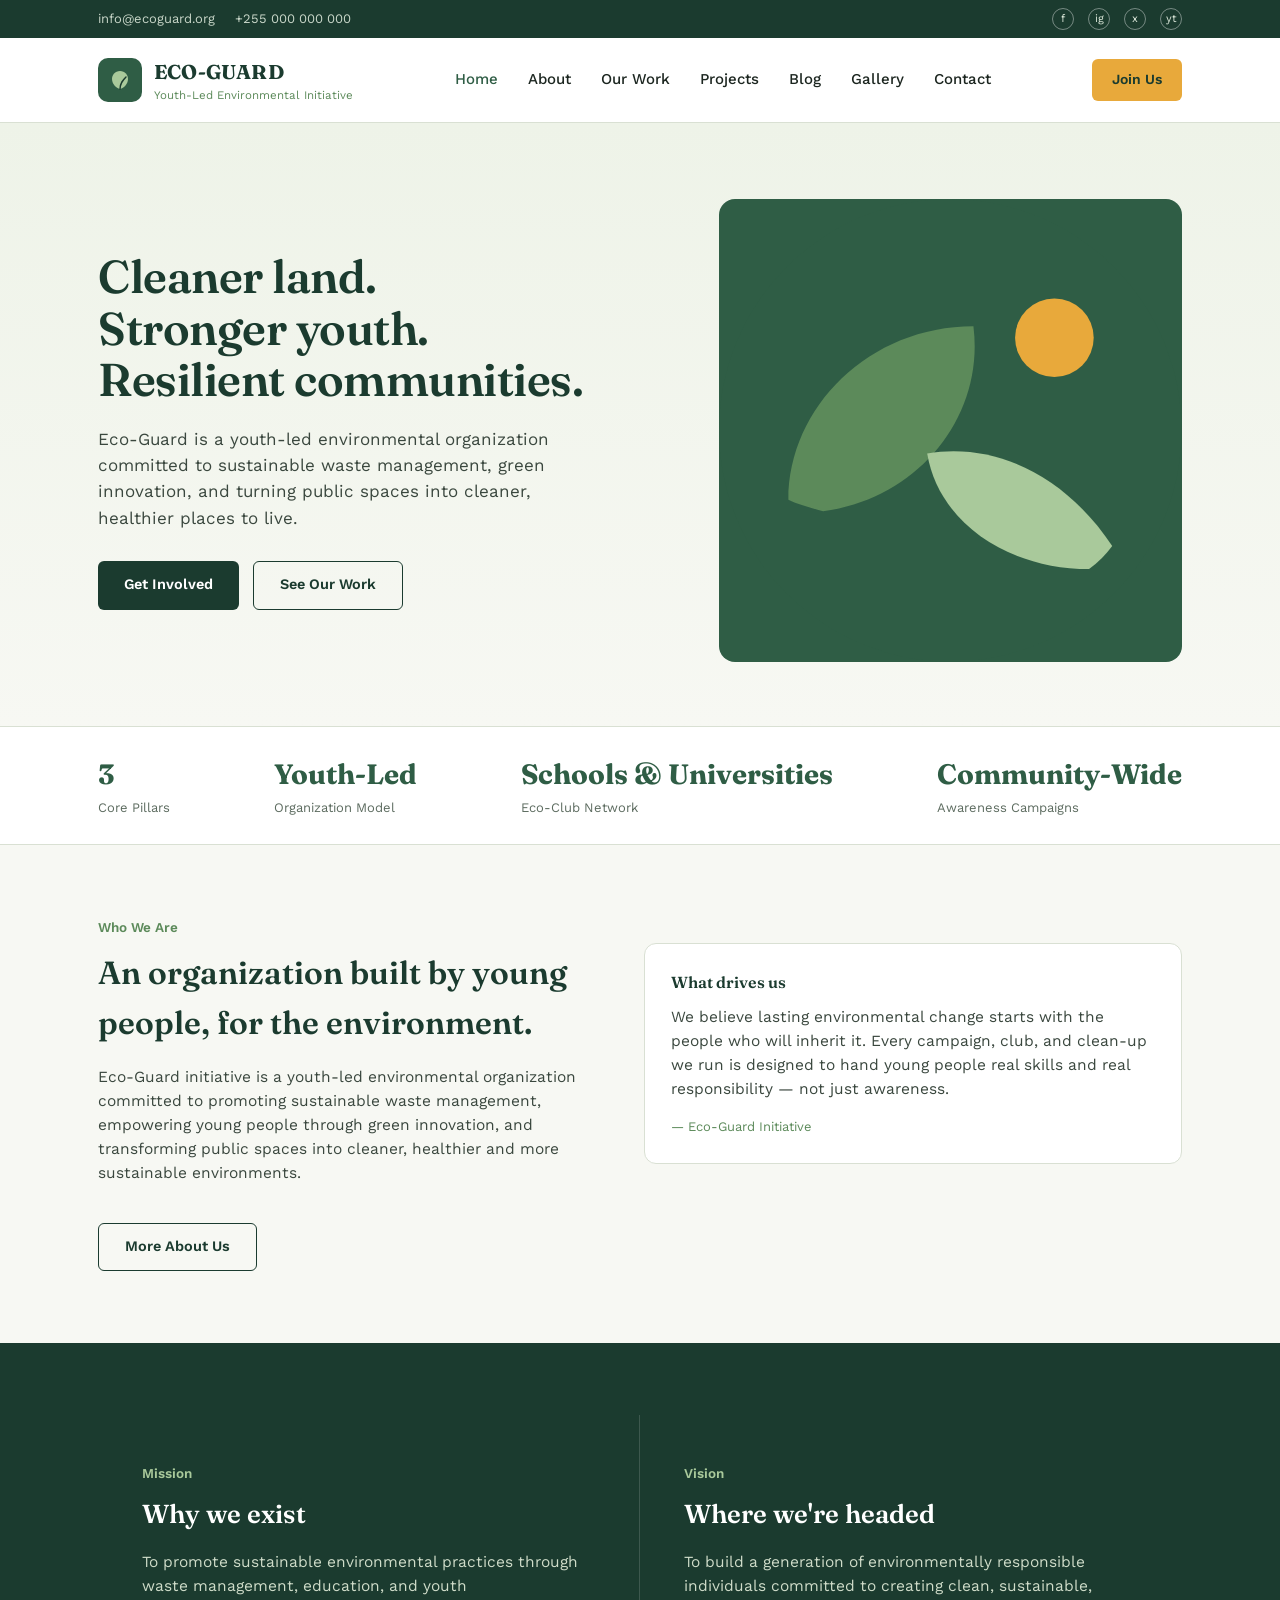
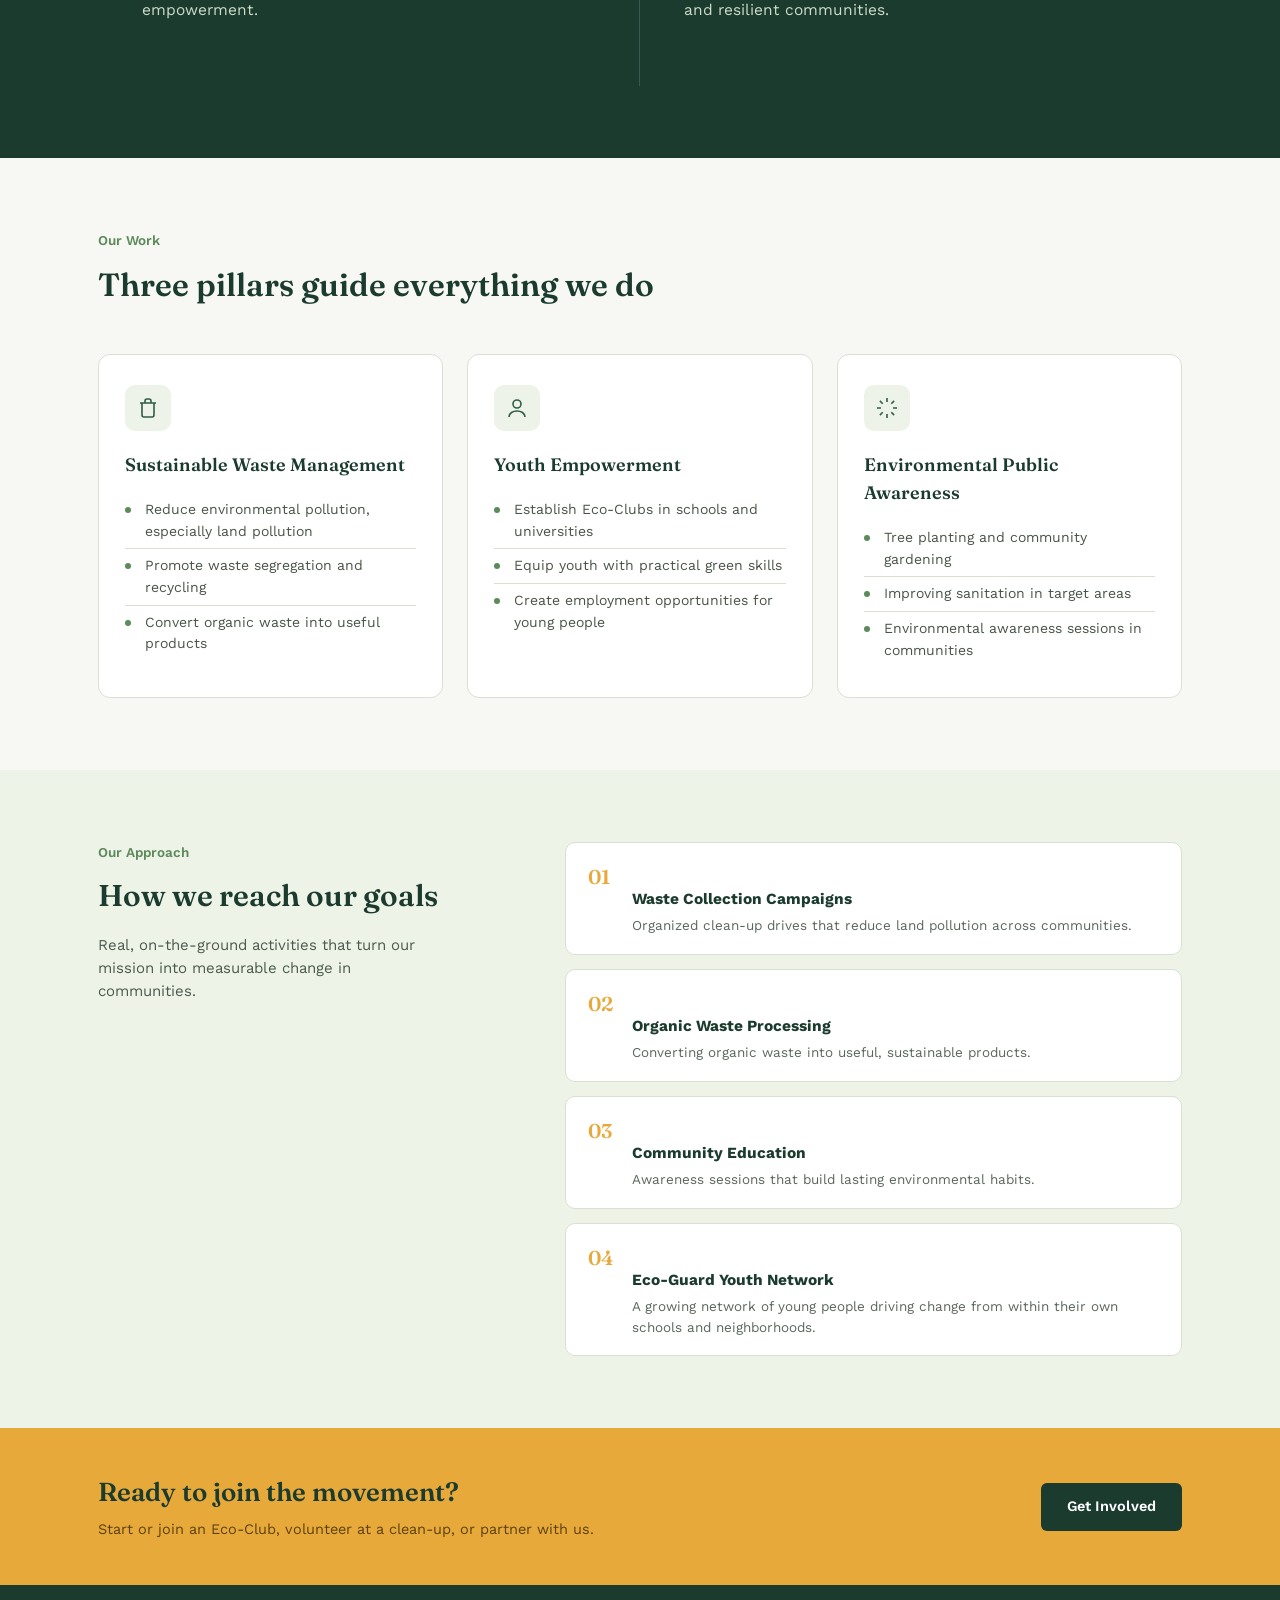
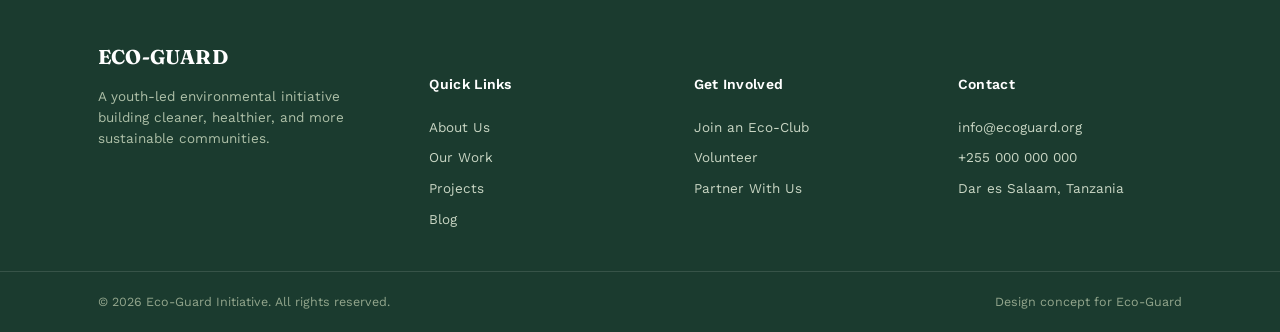
==== index.html @ 5dfcee23 "Initial commit - Eco-Guard website" ====
<!DOCTYPE html>
<html lang="en">
<head>
<meta charset="UTF-8">
<meta name="viewport" content="width=device-width, initial-scale=1.0">
<title>Eco-Guard Initiative — Youth-Led Environmental Action</title>
<link rel="preconnect" href="https://fonts.googleapis.com">
<link href="https://fonts.googleapis.com/css2?family=Fraunces:opsz,wght@9..144,300;9..144,500;9..144,600;9..144,700&family=Work+Sans:wght@400;500;600&display=swap" rel="stylesheet">
<link rel="stylesheet" href="styles.css">
</head>
<body>

<div class="topbar">
  <div class="wrap">
    <div class="contacts"><span>info@ecoguard.org</span><span>+255 000 000 000</span></div>
    <div class="socials" aria-label="Social media">
      <a href="#" aria-label="Facebook">f</a><a href="#" aria-label="Instagram">ig</a>
      <a href="#" aria-label="X">x</a><a href="#" aria-label="YouTube">yt</a>
    </div>
  </div>
</div>

<header class="main">
  <div class="wrap">
    <div class="brand">
      <div class="brand-mark"><svg viewBox="0 0 24 24" fill="none" xmlns="http://www.w3.org/2000/svg"><path d="M12 3C7 3 4 7 4 11c0 5 4 9 8 10 4-1 8-5 8-10 0-4-3-8-8-8Z" fill="#A9C99B"/><path d="M12 21c0-6 3-9 6-12" stroke="#1B3B2F" stroke-width="1.4" stroke-linecap="round"/></svg></div>
      <div class="brand-text"><div class="name">ECO-GUARD</div><div class="tag">Youth-Led Environmental Initiative</div></div>
    </div>
    <nav class="primary">
      <ul>
        <li><a href="index.html" class="active">Home</a></li>
        <li><a href="about.html">About</a></li>
        <li><a href="our-work.html">Our Work</a></li>
        <li><a href="projects.html">Projects</a></li>
        <li><a href="blog.html">Blog</a></li>
        <li><a href="gallery.html">Gallery</a></li>
        <li><a href="contact.html">Contact</a></li>
      </ul>
    </nav>
    <a href="contact.html" class="nav-cta">Join Us</a>
  </div>
</header>

<section class="hero">
  <div class="wrap">
    <div>
      <h1>Cleaner land.<br>Stronger youth.<br>Resilient communities.</h1>
      <p class="lede">Eco-Guard is a youth-led environmental organization committed to sustainable waste management, green innovation, and turning public spaces into cleaner, healthier places to live.</p>
      <div class="cta-row">
        <a href="contact.html" class="btn-primary">Get Involved</a>
        <a href="our-work.html" class="btn-ghost">See Our Work</a>
      </div>
    </div>
    <div class="hero-art">
      <svg viewBox="0 0 400 400" xmlns="http://www.w3.org/2000/svg">
        <circle cx="200" cy="200" r="200" fill="#2F5D45"/>
        <path d="M60 260C60 180 130 110 220 110C230 190 170 260 90 270C80 267 68 264 60 260Z" fill="#5C8A5A"/>
        <path d="M340 300C300 240 240 210 180 220C190 280 250 320 320 320C328 314 335 307 340 300Z" fill="#A9C99B"/>
        <circle cx="290" cy="120" r="34" fill="#E8A93B"/>
      </svg>
    </div>
  </div>
</section>

<div class="stat-strip">
  <div class="wrap">
    <div class="stat"><div class="num">3</div><div class="lbl">Core Pillars</div></div>
    <div class="stat"><div class="num">Youth-Led</div><div class="lbl">Organization Model</div></div>
    <div class="stat"><div class="num">Schools &amp; Universities</div><div class="lbl">Eco-Club Network</div></div>
    <div class="stat"><div class="num">Community-Wide</div><div class="lbl">Awareness Campaigns</div></div>
  </div>
</div>

<section class="about" id="about">
  <div class="wrap">
    <div>
      <div class="eyebrow">Who We Are</div>
      <h2>An organization built by young people, for the environment.</h2>
      <p>Eco-Guard initiative is a youth-led environmental organization committed to promoting sustainable waste management, empowering young people through green innovation, and transforming public spaces into cleaner, healthier and more sustainable environments.</p>
      <a href="about.html" class="btn-ghost" style="margin-top:22px;">More About Us</a>
    </div>
    <div class="lead-card">
      <h4>What drives us</h4>
      <p style="margin-top:10px;">We believe lasting environmental change starts with the people who will inherit it. Every campaign, club, and clean-up we run is designed to hand young people real skills and real responsibility — not just awareness.</p>
      <div class="role">— Eco-Guard Initiative</div>
    </div>
  </div>
</section>

<section class="mv" id="mission">
  <div class="wrap">
    <div class="col">
      <div class="eyebrow">Mission</div>
      <h3>Why we exist</h3>
      <p>To promote sustainable environmental practices through waste management, education, and youth empowerment.</p>
    </div>
    <div class="col">
      <div class="eyebrow">Vision</div>
      <h3>Where we're headed</h3>
      <p>To build a generation of environmentally responsible individuals committed to creating clean, sustainable, and resilient communities.</p>
    </div>
  </div>
</section>

<section class="pillars" id="pillars">
  <div class="wrap">
    <div class="head">
      <div class="eyebrow">Our Work</div>
      <h2>Three pillars guide everything we do</h2>
    </div>
    <div class="pillar-grid">
      <div class="pillar-card">
        <div class="icon"><svg viewBox="0 0 24 24" fill="none" stroke="currentColor" stroke-width="1.6"><path d="M4 7h16M6 7v12a2 2 0 002 2h8a2 2 0 002-2V7M9 7V5a2 2 0 012-2h2a2 2 0 012 2v2"/></svg></div>
        <h4>Sustainable Waste Management</h4>
        <ul>
          <li>Reduce environmental pollution, especially land pollution</li>
          <li>Promote waste segregation and recycling</li>
          <li>Convert organic waste into useful products</li>
        </ul>
      </div>
      <div class="pillar-card">
        <div class="icon"><svg viewBox="0 0 24 24" fill="none" stroke="currentColor" stroke-width="1.6"><path d="M12 12a4 4 0 100-8 4 4 0 000 8zM4 21c0-4 4-6 8-6s8 2 8 6"/></svg></div>
        <h4>Youth Empowerment</h4>
        <ul>
          <li>Establish Eco-Clubs in schools and universities</li>
          <li>Equip youth with practical green skills</li>
          <li>Create employment opportunities for young people</li>
        </ul>
      </div>
      <div class="pillar-card">
        <div class="icon"><svg viewBox="0 0 24 24" fill="none" stroke="currentColor" stroke-width="1.6"><path d="M12 2v4M12 18v4M4.9 4.9l2.8 2.8M16.3 16.3l2.8 2.8M2 12h4M18 12h4M4.9 19.1l2.8-2.8M16.3 7.7l2.8-2.8"/></svg></div>
        <h4>Environmental Public Awareness</h4>
        <ul>
          <li>Tree planting and community gardening</li>
          <li>Improving sanitation in target areas</li>
          <li>Environmental awareness sessions in communities</li>
        </ul>
      </div>
    </div>
  </div>
</section>

<section class="how" id="how">
  <div class="wrap">
    <div>
      <div class="eyebrow">Our Approach</div>
      <h2>How we reach our goals</h2>
      <p class="sub">Real, on-the-ground activities that turn our mission into measurable change in communities.</p>
    </div>
    <div class="how-list">
      <div class="how-item"><div class="n">01</div><div><h5>Waste Collection Campaigns</h5><p>Organized clean-up drives that reduce land pollution across communities.</p></div></div>
      <div class="how-item"><div class="n">02</div><div><h5>Organic Waste Processing</h5><p>Converting organic waste into useful, sustainable products.</p></div></div>
      <div class="how-item"><div class="n">03</div><div><h5>Community Education</h5><p>Awareness sessions that build lasting environmental habits.</p></div></div>
      <div class="how-item"><div class="n">04</div><div><h5>Eco-Guard Youth Network</h5><p>A growing network of young people driving change from within their own schools and neighborhoods.</p></div></div>
    </div>
  </div>
</section>

<div class="cta-band" id="involved">
  <div class="wrap">
    <div><h3>Ready to join the movement?</h3><p>Start or join an Eco-Club, volunteer at a clean-up, or partner with us.</p></div>
    <a href="contact.html" class="btn-primary">Get Involved</a>
  </div>
</div>

<footer>
  <div class="foot-top">
    <div class="wrap">
      <div>
        <div class="brand-text"><div class="name">ECO-GUARD</div></div>
        <p class="blurb">A youth-led environmental initiative building cleaner, healthier, and more sustainable communities.</p>
      </div>
      <div>
        <h6>Quick Links</h6>
        <ul>
          <li><a href="about.html">About Us</a></li>
          <li><a href="our-work.html">Our Work</a></li>
          <li><a href="projects.html">Projects</a></li>
          <li><a href="blog.html">Blog</a></li>
        </ul>
      </div>
      <div>
        <h6>Get Involved</h6>
        <ul>
          <li><a href="contact.html">Join an Eco-Club</a></li>
          <li><a href="contact.html">Volunteer</a></li>
          <li><a href="contact.html">Partner With Us</a></li>
        </ul>
      </div>
      <div>
        <h6>Contact</h6>
        <ul>
          <li>info@ecoguard.org</li>
          <li>+255 000 000 000</li>
          <li>Dar es Salaam, Tanzania</li>
        </ul>
      </div>
    </div>
  </div>
  <div class="foot-bottom">
    <div class="wrap">
      <span>© 2026 Eco-Guard Initiative. All rights reserved.</span>
      <span>Design concept for Eco-Guard</span>
    </div>
  </div>
</footer>

</body>
</html>
---- styles.css ----
:root{
  --forest:#1B3B2F;
  --pine:#2F5D45;
  --moss:#5C8A5A;
  --sage:#A9C99B;
  --sun:#E8A93B;
  --paper:#F7F8F3;
  --ink:#1C2620;
  --line:#D9E0D3;
}
*{box-sizing:border-box;}
body{margin:0;font-family:'Work Sans',sans-serif;color:var(--ink);background:var(--paper);line-height:1.55;}
h1,h2,h3,h4{font-family:'Fraunces',serif;margin:0;font-weight:600;color:var(--forest);}
a{color:inherit;text-decoration:none;}
img,svg{display:block;max-width:100%;}
ul{margin:0;padding:0;list-style:none;}
.wrap{max-width:1140px;margin:0 auto;padding:0 28px;}

/* Top utility bar */
.topbar{background:var(--forest);color:#DCE8DA;font-size:13px;}
.topbar .wrap{display:flex;justify-content:space-between;align-items:center;height:38px;flex-wrap:wrap;}
.topbar .contacts{display:flex;gap:20px;}
.topbar .contacts span{opacity:.9;}
.topbar .socials{display:flex;gap:14px;}
.topbar .socials a{width:22px;height:22px;border-radius:50%;border:1px solid rgba(255,255,255,.4);display:flex;align-items:center;justify-content:center;font-size:11px;}

/* Main header/nav */
header.main{background:#fff;border-bottom:1px solid var(--line);position:sticky;top:0;z-index:50;}
header.main .wrap{display:flex;align-items:center;justify-content:space-between;height:84px;}
.brand{display:flex;align-items:center;gap:12px;}
.brand-mark{width:44px;height:44px;border-radius:10px;background:var(--pine);display:flex;align-items:center;justify-content:center;flex-shrink:0;}
.brand-mark svg{width:24px;height:24px;}
.brand-text .name{font-family:'Fraunces',serif;font-size:20px;font-weight:700;color:var(--forest);letter-spacing:.2px;}
.brand-text .tag{font-size:11.5px;color:var(--moss);}
nav.primary ul{display:flex;gap:30px;font-size:15px;font-weight:500;}
nav.primary a{color:var(--ink);position:relative;padding:6px 0;}
nav.primary a:hover, nav.primary a.active{color:var(--pine);}
.nav-cta{background:var(--sun);color:var(--forest);padding:10px 20px;border-radius:6px;font-weight:600;font-size:14px;white-space:nowrap;}

/* Hero (home) */
.hero{background:linear-gradient(180deg,#EEF3E8 0%,var(--paper) 100%);padding:76px 0 64px;}
.hero .wrap{display:grid;grid-template-columns:1.1fr .9fr;gap:56px;align-items:center;}
.hero h1{font-size:46px;line-height:1.12;letter-spacing:-.5px;}
.hero p.lede{margin-top:20px;font-size:17px;color:#3A473E;max-width:46ch;}
.hero .cta-row{margin-top:30px;display:flex;gap:14px;}
.btn-primary{background:var(--forest);color:#fff;padding:13px 26px;border-radius:6px;font-weight:600;font-size:14.5px;display:inline-block;}
.btn-ghost{border:1.5px solid var(--forest);color:var(--forest);padding:12px 26px;border-radius:6px;font-weight:600;font-size:14.5px;display:inline-block;}
.hero-art{aspect-ratio:1/1;border-radius:16px;background:var(--pine);position:relative;overflow:hidden;}
.hero-art svg{position:absolute;inset:0;width:100%;height:100%;}
.stat-strip{border-top:1px solid var(--line);border-bottom:1px solid var(--line);background:#fff;}
.stat-strip .wrap{display:flex;justify-content:space-between;padding:26px 28px;flex-wrap:wrap;gap:20px;}
.stat{text-align:left;}
.stat .num{font-family:'Fraunces',serif;font-size:28px;color:var(--pine);font-weight:700;}
.stat .lbl{font-size:13px;color:#5C6B5F;margin-top:2px;}

/* Inner-page hero (About / Our Work / Projects / Blog / Gallery / Contact) */
.page-hero{background:var(--forest);padding:54px 0;}
.page-hero .wrap{max-width:1140px;}
.page-hero .eyebrow{color:var(--sage);font-size:13.5px;font-weight:600;margin-bottom:10px;}
.page-hero h1{color:#fff;font-size:36px;}
.page-hero p{color:#CFDCC9;margin-top:12px;max-width:56ch;font-size:15.5px;}
.crumbs{font-size:13px;color:#AEC0A8;margin-top:16px;}
.crumbs a:hover{color:#fff;}

section{padding:72px 0;}
.eyebrow{font-size:13.5px;color:var(--moss);font-weight:600;margin-bottom:10px;}

/* About */
.about .wrap{display:grid;grid-template-columns:.95fr 1.05fr;gap:60px;align-items:start;}
.about h2{font-size:32px;margin-bottom:18px;}
.about p{color:#3A473E;font-size:15.5px;}
.lead-card{background:#fff;border:1px solid var(--line);border-radius:12px;padding:26px;margin-top:26px;}
.lead-card .role{font-size:13px;color:var(--moss);margin-top:4px;}

/* Mission / Vision */
.mv{background:var(--forest);color:#EAF0E6;}
.mv .wrap{display:grid;grid-template-columns:1fr 1fr;gap:0;}
.mv .col{padding:48px 44px;}
.mv .col:first-child{border-right:1px solid rgba(255,255,255,.15);}
.mv .col .eyebrow{color:var(--sage);}
.mv h3{color:#fff;font-size:26px;margin-bottom:14px;}
.mv p{color:#CFDCC9;font-size:15.5px;max-width:44ch;}

/* Pillars / services */
.pillars .head{max-width:640px;margin-bottom:44px;}
.pillars h2{font-size:32px;}
.pillar-grid{display:grid;grid-template-columns:repeat(3,1fr);gap:24px;}
.pillar-card{background:#fff;border:1px solid var(--line);border-radius:12px;padding:30px 26px;}
.pillar-card .icon{width:46px;height:46px;border-radius:10px;background:#EDF3E8;display:flex;align-items:center;justify-content:center;margin-bottom:20px;}
.pillar-card .icon svg{width:24px;height:24px;color:var(--pine);}
.pillar-card h4{font-size:18px;margin-bottom:10px;}
.pillar-card ul{margin-top:14px;}
.pillar-card li{font-size:14px;color:#495449;padding:6px 0 6px 20px;position:relative;border-top:1px solid var(--line);}
.pillar-card li:first-child{border-top:none;}
.pillar-card li::before{content:"";position:absolute;left:0;top:14px;width:6px;height:6px;border-radius:50%;background:var(--moss);}

/* Service detail rows (Our Work page) */
.service-row{display:grid;grid-template-columns:.9fr 1.1fr;gap:48px;align-items:center;padding:44px 0;border-top:1px solid var(--line);}
.service-row:first-child{border-top:none;}
.service-row .icon-lg{width:64px;height:64px;border-radius:14px;background:#EDF3E8;display:flex;align-items:center;justify-content:center;margin-bottom:18px;}
.service-row .icon-lg svg{width:30px;height:30px;color:var(--pine);}
.service-row h3{font-size:24px;margin-bottom:12px;}
.service-row p.desc{color:#3A473E;font-size:15px;margin-bottom:16px;}
.service-row ul li{font-size:14.5px;color:#495449;padding:7px 0 7px 20px;position:relative;}
.service-row ul li::before{content:"";position:absolute;left:0;top:15px;width:6px;height:6px;border-radius:50%;background:var(--moss);}
.service-visual{aspect-ratio:4/3;border-radius:14px;overflow:hidden;}

/* How-we-work list */
.how{background:#EEF3E8;}
.how .wrap{display:grid;grid-template-columns:.8fr 1.2fr;gap:56px;}
.how h2{font-size:30px;}
.how p.sub{color:#4B5A4D;margin-top:14px;font-size:15px;max-width:36ch;}
.how-list{display:grid;gap:14px;}
.how-item{background:#fff;border-radius:10px;padding:18px 22px;display:flex;gap:16px;align-items:flex-start;border:1px solid var(--line);}
.how-item .n{font-family:'Fraunces',serif;font-weight:600;color:var(--sun);font-size:20px;min-width:28px;}
.how-item h5{font-size:15.5px;color:var(--forest);margin-bottom:4px;}
.how-item p{font-size:13.5px;color:#5A665C;margin:0;}

/* Projects tabs */
.tabs{display:flex;gap:8px;margin-bottom:36px;border-bottom:1px solid var(--line);}
.tab-btn{padding:12px 22px;font-size:14.5px;font-weight:600;color:#5A665C;border:none;background:none;cursor:pointer;border-bottom:2px solid transparent;font-family:'Work Sans',sans-serif;}
.tab-btn.active{color:var(--forest);border-bottom-color:var(--sun);}
.tab-panel{display:none;}
.tab-panel.active{display:grid;grid-template-columns:repeat(2,1fr);gap:22px;}
.project-card{background:#fff;border:1px solid var(--line);border-radius:12px;overflow:hidden;}
.project-card .thumb{aspect-ratio:16/9;}
.project-card .body{padding:20px 22px;}
.project-card .status{display:inline-block;font-size:11.5px;font-weight:600;padding:4px 10px;border-radius:20px;margin-bottom:10px;}
.status.ongoing{background:#FDF1DC;color:#8A5B12;}
.status.completed{background:#E4EFE0;color:var(--pine);}
.status.upcoming{background:#E7EEF7;color:#2F4D5D;}
.project-card h4{font-size:17px;margin-bottom:8px;}
.project-card p{font-size:14px;color:#4B5A4D;margin:0;}
.sample-note{font-size:13px;color:#7C8A7E;margin-top:28px;border-top:1px dashed var(--line);padding-top:16px;}

/* Blog */
.blog-grid{display:grid;grid-template-columns:repeat(3,1fr);gap:26px;}
.blog-card{background:#fff;border:1px solid var(--line);border-radius:12px;overflow:hidden;display:flex;flex-direction:column;}
.blog-card .thumb{aspect-ratio:16/10;}
.blog-card .body{padding:20px 22px;flex:1;display:flex;flex-direction:column;}
.blog-card .meta{font-size:12.5px;color:var(--moss);font-weight:600;margin-bottom:8px;}
.blog-card h4{font-size:17px;margin-bottom:10px;}
.blog-card p{font-size:14px;color:#4B5A4D;flex:1;margin:0 0 14px;}
.blog-card .read{font-size:13.5px;font-weight:600;color:var(--pine);}

/* Gallery */
.gallery-tabs{display:flex;gap:10px;margin-bottom:30px;}
.gallery-grid{display:grid;grid-template-columns:repeat(3,1fr);gap:18px;}
.gallery-tile{aspect-ratio:4/3;border-radius:10px;overflow:hidden;position:relative;}
.gallery-tile .label{position:absolute;bottom:0;left:0;right:0;background:linear-gradient(180deg,transparent,rgba(0,0,0,.55));color:#fff;font-size:13px;padding:26px 14px 12px;}
.video-grid{display:grid;grid-template-columns:repeat(3,1fr);gap:22px;margin-top:16px;}
.video-card .thumb{aspect-ratio:16/9;border-radius:10px;overflow:hidden;position:relative;}
.video-card .play{position:absolute;inset:0;display:flex;align-items:center;justify-content:center;}
.video-card .play span{width:44px;height:44px;border-radius:50%;background:rgba(255,255,255,.9);display:flex;align-items:center;justify-content:center;color:var(--forest);font-size:16px;}
.video-card h5{font-size:14.5px;margin-top:10px;color:var(--forest);}

/* Contact */
.contact-grid{display:grid;grid-template-columns:1fr 1fr;gap:56px;}
.office-card{background:#fff;border:1px solid var(--line);border-radius:12px;padding:22px 24px;margin-bottom:16px;}
.office-card h5{font-size:15px;color:var(--forest);margin-bottom:6px;}
.office-card p{font-size:13.5px;color:#4B5A4D;margin:2px 0;}
.form-field{margin-bottom:16px;}
.form-field label{display:block;font-size:13.5px;font-weight:600;margin-bottom:6px;color:var(--forest);}
.form-field input, .form-field textarea{width:100%;padding:12px 14px;border:1px solid var(--line);border-radius:8px;font-family:'Work Sans',sans-serif;font-size:14.5px;background:#fff;}
.form-field textarea{resize:vertical;min-height:110px;}

/* CTA band */
.cta-band{background:var(--sun);}
.cta-band .wrap{display:flex;justify-content:space-between;align-items:center;padding:44px 28px;flex-wrap:wrap;gap:20px;}
.cta-band h3{font-size:26px;color:var(--forest);}
.cta-band p{margin:6px 0 0;color:#5B4110;font-size:14.5px;}
.cta-band .btn-primary{background:var(--forest);}

/* Footer */
footer{background:var(--forest);color:#C9D6C4;}
.foot-top{padding:56px 0 36px;border-bottom:1px solid rgba(255,255,255,.12);}
.foot-top .wrap{display:grid;grid-template-columns:1.3fr 1fr 1fr 1fr;gap:40px;}
footer h6{color:#fff;font-size:14px;margin-bottom:16px;font-family:'Work Sans',sans-serif;font-weight:600;letter-spacing:.3px;}
footer .brand-text .name{color:#fff;}
footer p.blurb{font-size:13.5px;color:#AEC0A8;margin-top:14px;max-width:32ch;}
footer li{font-size:13.5px;padding:5px 0;color:#C9D6C4;}
footer li a:hover{color:#fff;}
.foot-bottom{padding:20px 0;font-size:12.5px;color:#93A68D;}
.foot-bottom .wrap{display:flex;justify-content:space-between;flex-wrap:wrap;gap:10px;}

@media (max-width:860px){
  nav.primary{display:none;}
  .hero .wrap, .about .wrap, .mv .wrap, .how .wrap, .contact-grid{grid-template-columns:1fr;}
  .pillar-grid, .blog-grid, .gallery-grid, .video-grid, .tab-panel.active{grid-template-columns:1fr;}
  .service-row{grid-template-columns:1fr;}
  .foot-top .wrap{grid-template-columns:1fr 1fr;}
  .mv .col:first-child{border-right:none;border-bottom:1px solid rgba(255,255,255,.15);}
}
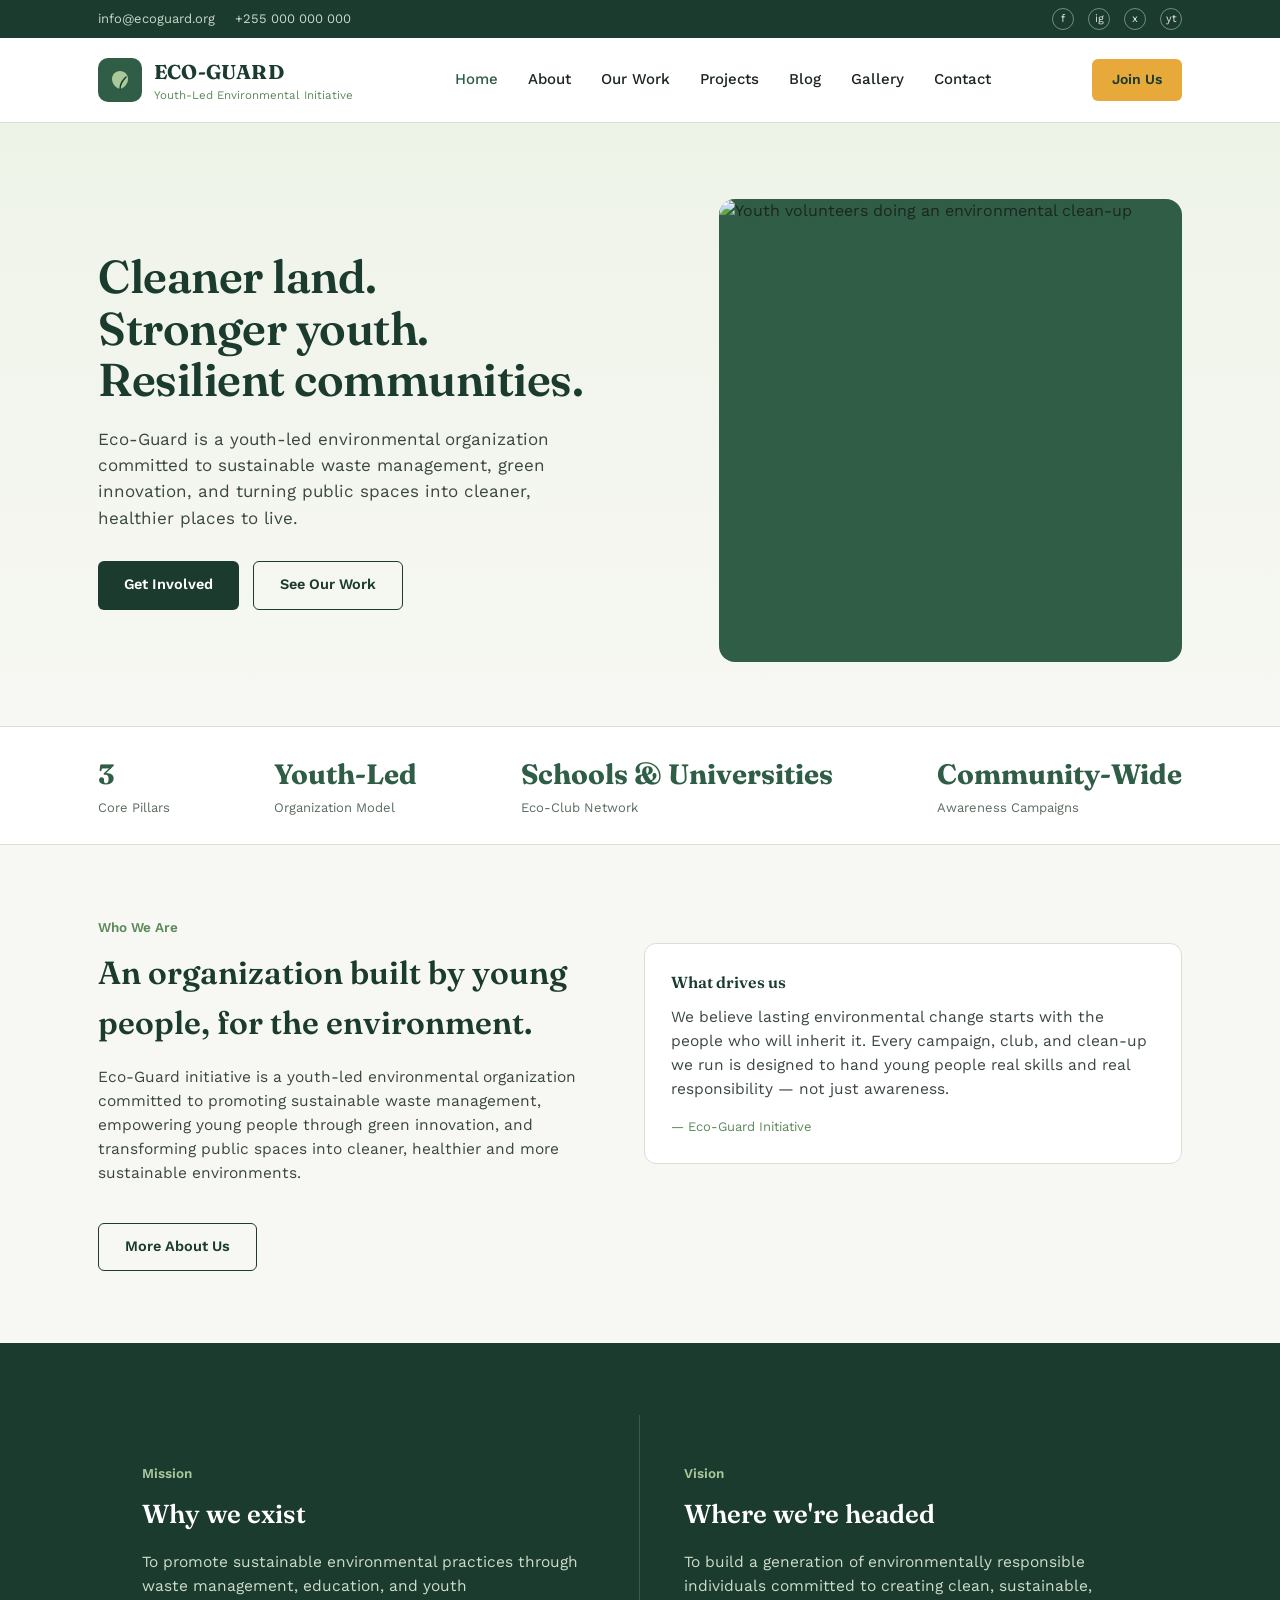
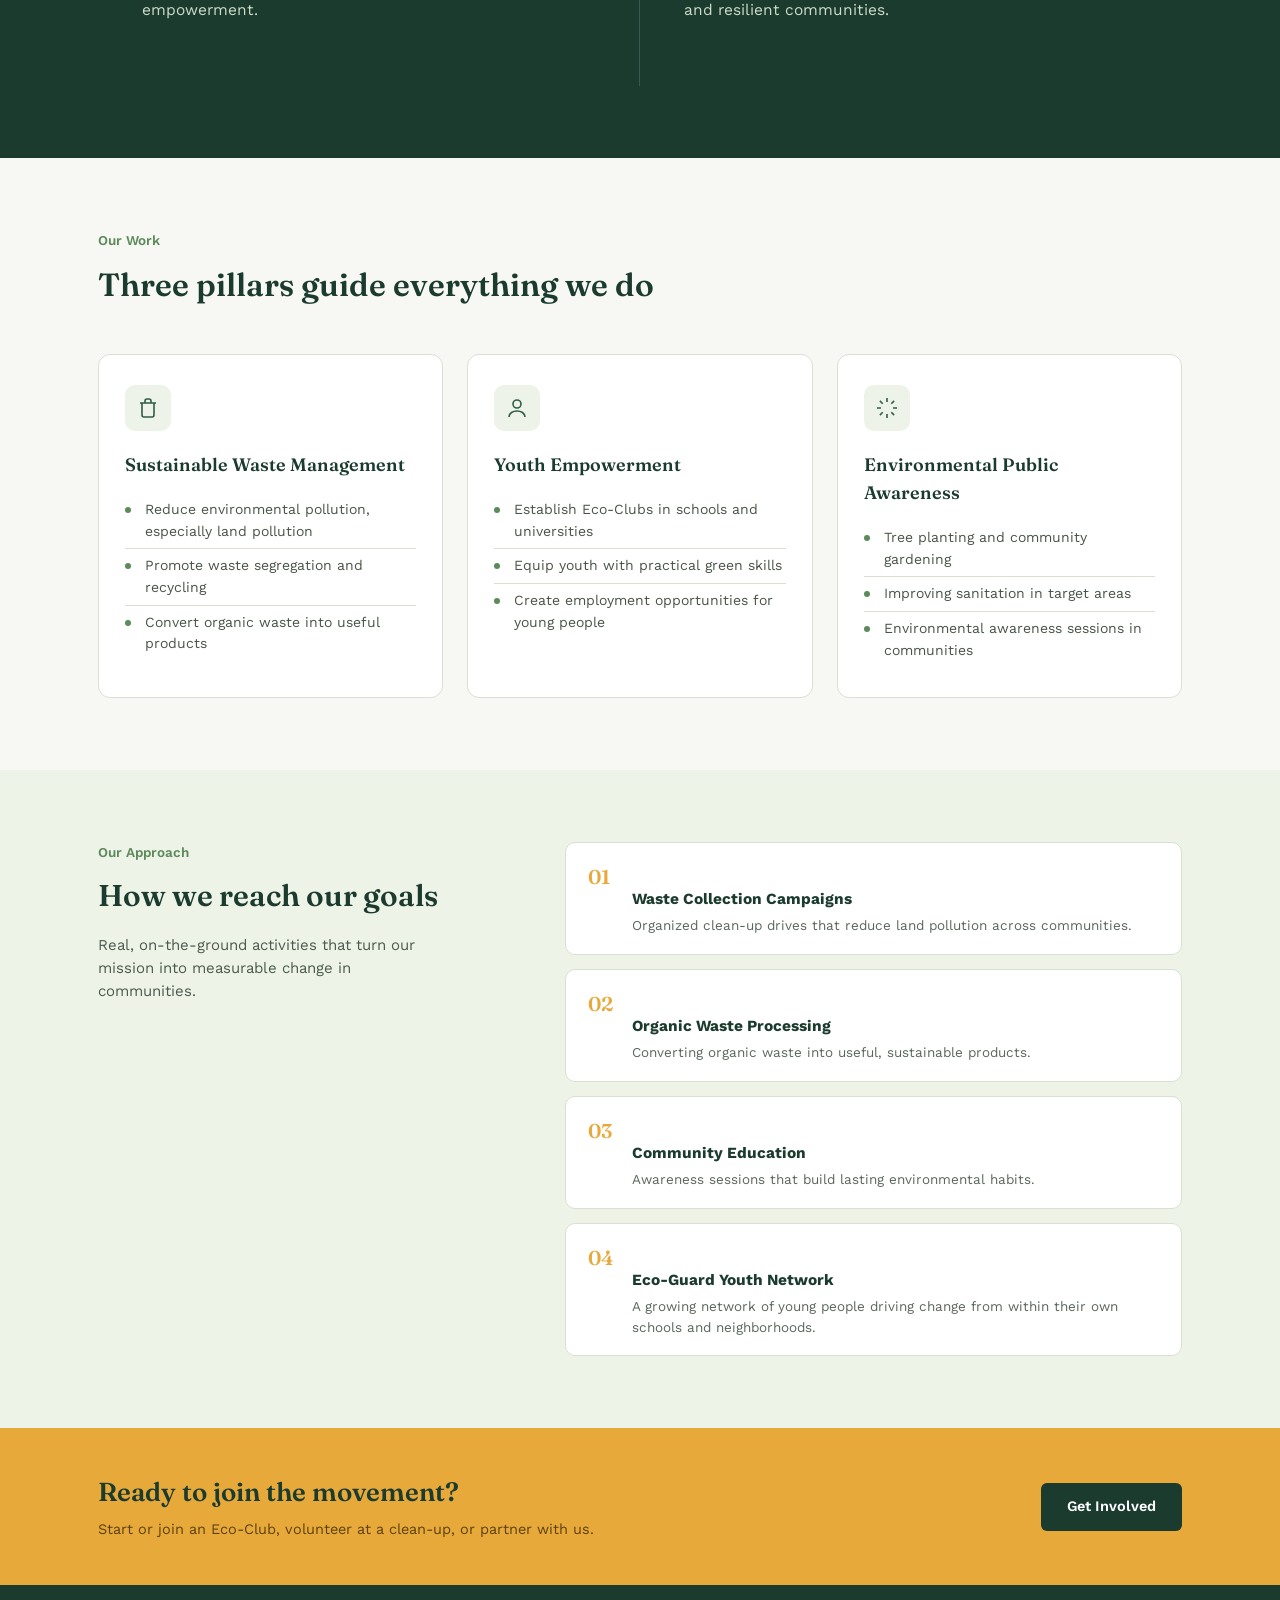
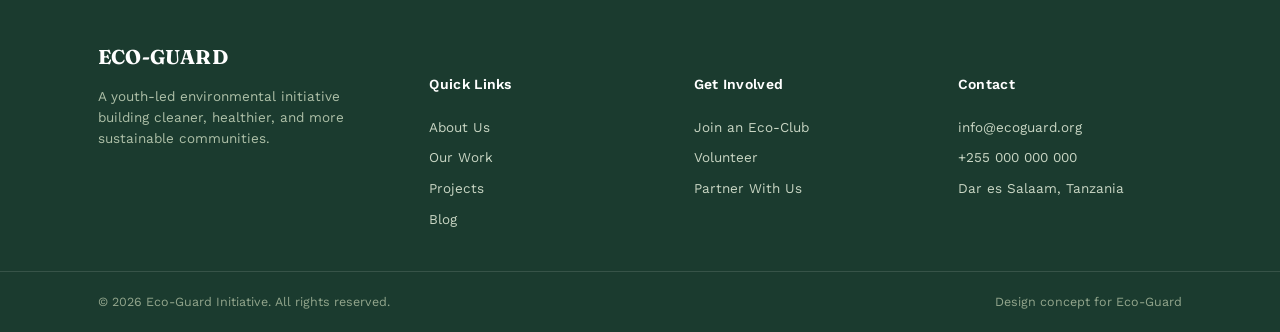
==== commit f6577742: "Add real stock photos" ====
--- a/index.html
+++ b/index.html
@@ -38,6 +38,9 @@
       </ul>
     </nav>
     <a href="contact.html" class="nav-cta">Join Us</a>
+    <button class="menu-toggle" aria-label="Toggle menu" aria-expanded="false">
+      <svg viewBox="0 0 24 24" fill="none" stroke="currentColor" stroke-width="2" stroke-linecap="round"><line x1="3" y1="6" x2="21" y2="6"/><line x1="3" y1="12" x2="21" y2="12"/><line x1="3" y1="18" x2="21" y2="18"/></svg>
+    </button>
   </div>
 </header>
 
@@ -52,12 +55,7 @@
       </div>
     </div>
     <div class="hero-art">
-      <svg viewBox="0 0 400 400" xmlns="http://www.w3.org/2000/svg">
-        <circle cx="200" cy="200" r="200" fill="#2F5D45"/>
-        <path d="M60 260C60 180 130 110 220 110C230 190 170 260 90 270C80 267 68 264 60 260Z" fill="#5C8A5A"/>
-        <path d="M340 300C300 240 240 210 180 220C190 280 250 320 320 320C328 314 335 307 340 300Z" fill="#A9C99B"/>
-        <circle cx="290" cy="120" r="34" fill="#E8A93B"/>
-      </svg>
+      <img src="https://images.pexels.com/photos/9543732/pexels-photo-9543732.jpeg?auto=compress&cs=tinysrgb&w=1200" alt="Youth volunteers doing an environmental clean-up">
     </div>
   </div>
 </section>
@@ -205,5 +203,6 @@
   </div>
 </footer>
 
+<script src="site.js"></script>
 </body>
 </html>
--- a/styles.css
+++ b/styles.css
@@ -36,6 +36,8 @@
 nav.primary a{color:var(--ink);position:relative;padding:6px 0;}
 nav.primary a:hover, nav.primary a.active{color:var(--pine);}
 .nav-cta{background:var(--sun);color:var(--forest);padding:10px 20px;border-radius:6px;font-weight:600;font-size:14px;white-space:nowrap;}
+.menu-toggle{display:none;background:none;border:none;cursor:pointer;padding:6px;margin-left:4px;order:3;}
+.menu-toggle svg{width:26px;height:26px;color:var(--forest);}
 
 /* Hero (home) */
 .hero{background:linear-gradient(180deg,#EEF3E8 0%,var(--paper) 100%);padding:76px 0 64px;}
@@ -147,6 +149,7 @@
 .gallery-tabs{display:flex;gap:10px;margin-bottom:30px;}
 .gallery-grid{display:grid;grid-template-columns:repeat(3,1fr);gap:18px;}
 .gallery-tile{aspect-ratio:4/3;border-radius:10px;overflow:hidden;position:relative;}
+.hero-art img, .service-visual img, .gallery-tile img, .project-card .thumb img, .blog-card .thumb img, .video-card .thumb img{width:100%;height:100%;object-fit:cover;display:block;}
 .gallery-tile .label{position:absolute;bottom:0;left:0;right:0;background:linear-gradient(180deg,transparent,rgba(0,0,0,.55));color:#fff;font-size:13px;padding:26px 14px 12px;}
 .video-grid{display:grid;grid-template-columns:repeat(3,1fr);gap:22px;margin-top:16px;}
 .video-card .thumb{aspect-ratio:16/9;border-radius:10px;overflow:hidden;position:relative;}
@@ -184,7 +187,16 @@
 .foot-bottom .wrap{display:flex;justify-content:space-between;flex-wrap:wrap;gap:10px;}
 
 @media (max-width:860px){
-  nav.primary{display:none;}
+  header.main .wrap{flex-wrap:wrap;height:auto;min-height:84px;padding-top:14px;padding-bottom:14px;}
+  .brand{order:1;}
+  .nav-cta{order:2;}
+  .menu-toggle{display:flex;align-items:center;justify-content:center;}
+  nav.primary{display:none;order:4;width:100%;border-top:1px solid var(--line);margin-top:14px;}
+  nav.primary.open{display:block;}
+  nav.primary ul{flex-direction:column;gap:0;}
+  nav.primary li{border-top:1px solid var(--line);}
+  nav.primary li:first-child{border-top:none;}
+  nav.primary a{display:block;padding:14px 2px;font-size:16px;}
   .hero .wrap, .about .wrap, .mv .wrap, .how .wrap, .contact-grid{grid-template-columns:1fr;}
   .pillar-grid, .blog-grid, .gallery-grid, .video-grid, .tab-panel.active{grid-template-columns:1fr;}
   .service-row{grid-template-columns:1fr;}
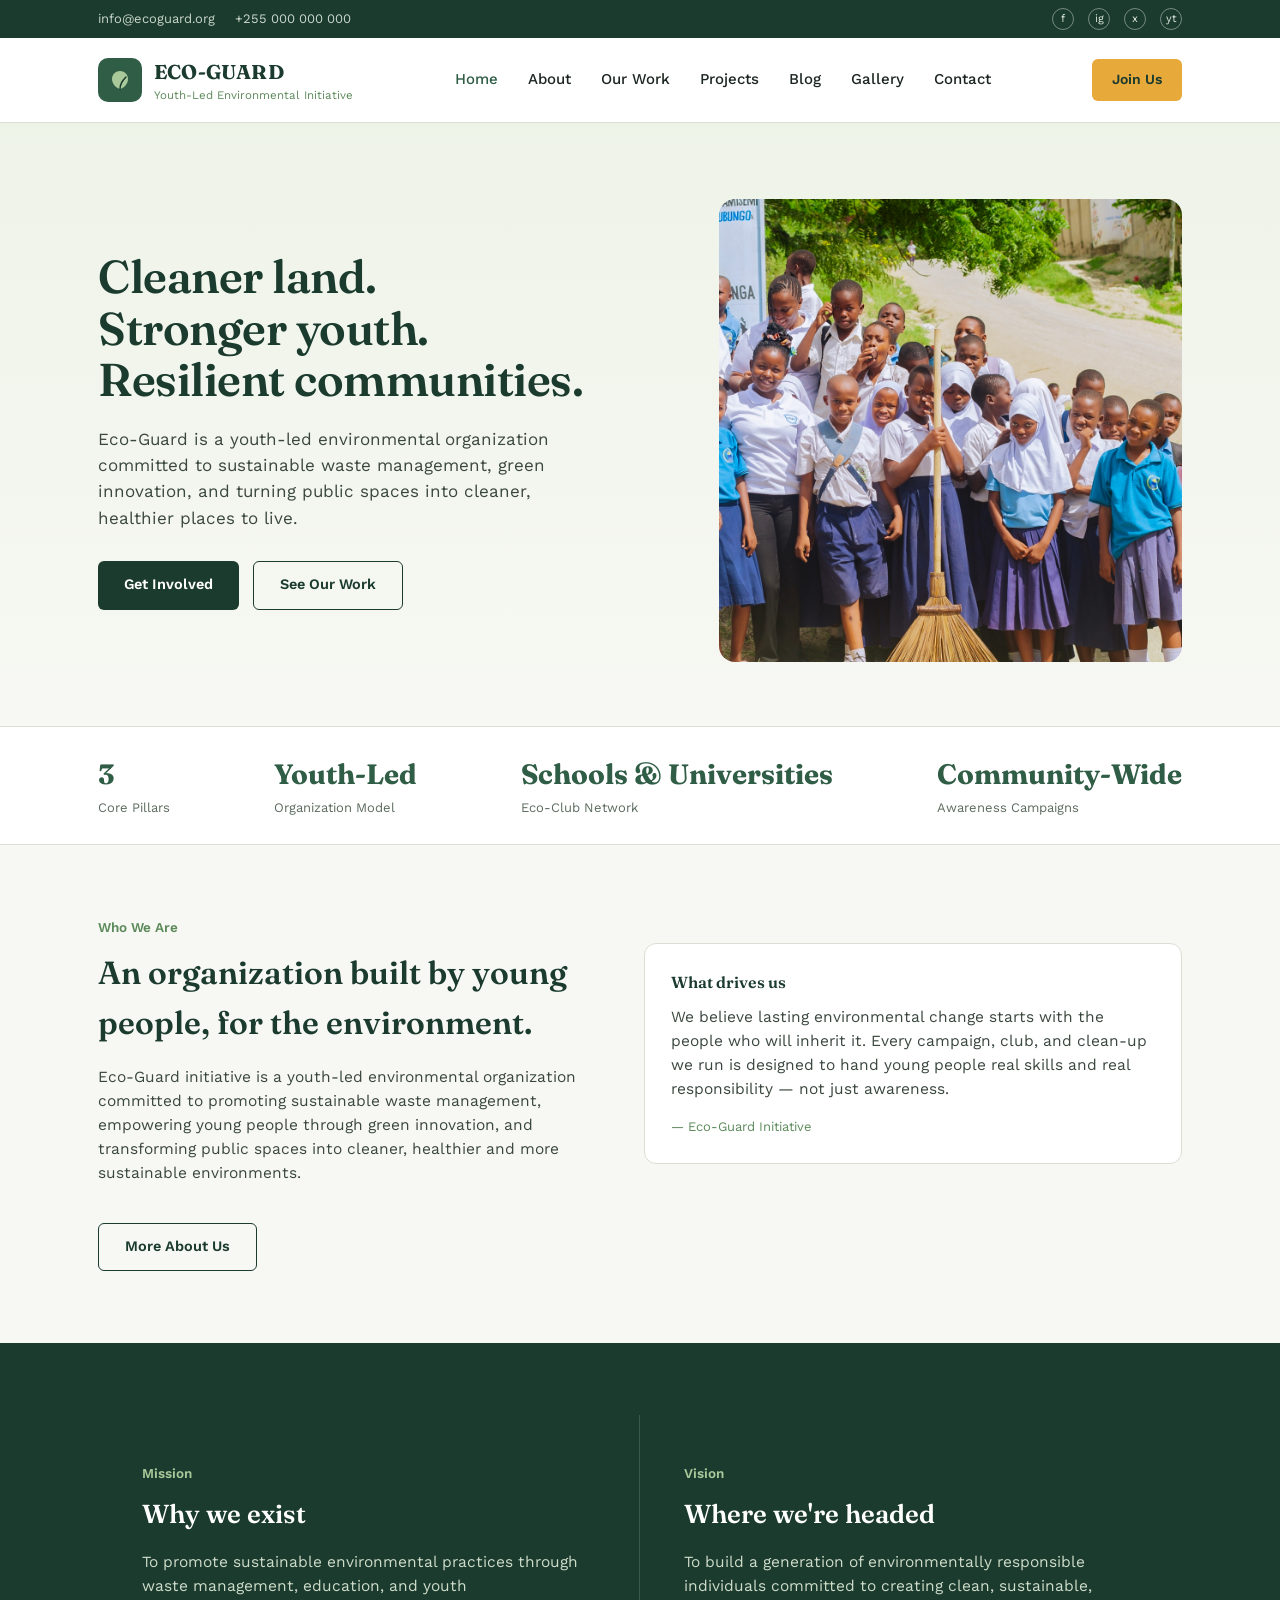
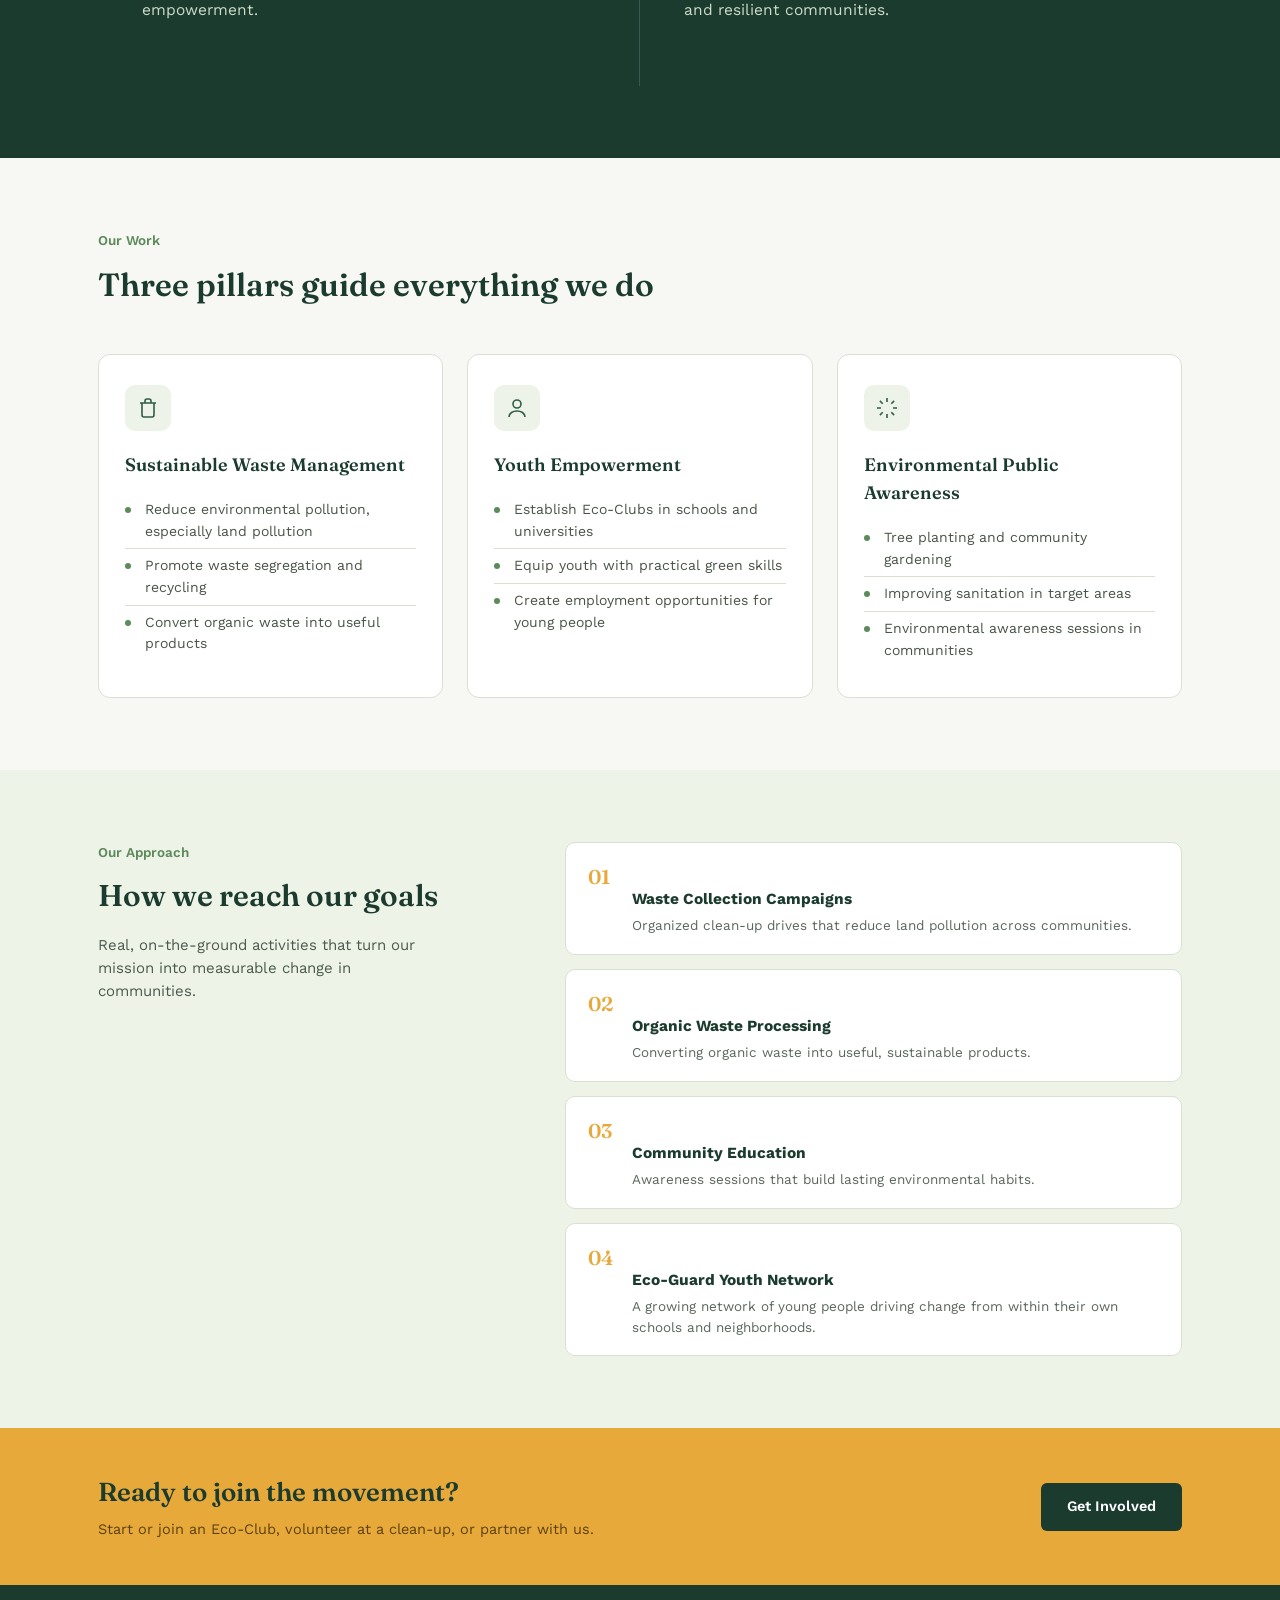
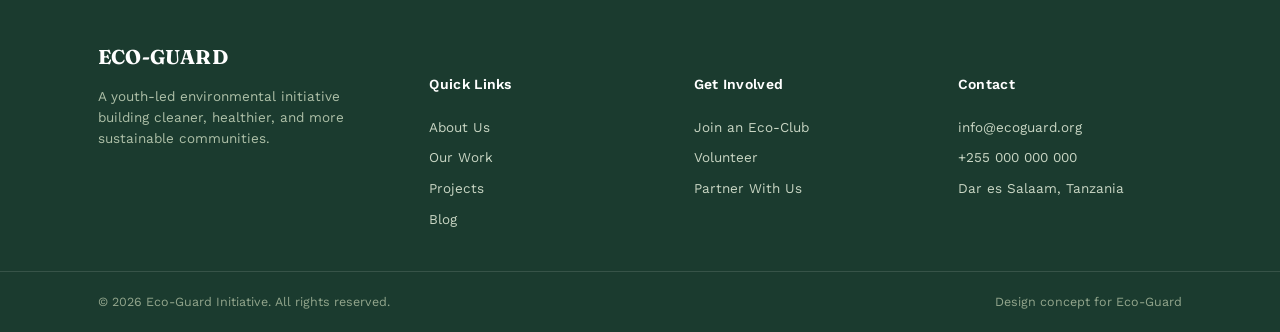
==== commit 0a083c63: "Add real Eco-Guard photos to hero and gallery" ====
--- a/index.html
+++ b/index.html
@@ -55,7 +55,7 @@
       </div>
     </div>
     <div class="hero-art">
-      <img src="https://images.pexels.com/photos/9543732/pexels-photo-9543732.jpeg?auto=compress&cs=tinysrgb&w=1200" alt="Youth volunteers doing an environmental clean-up">
+      <img src="images/hero.jpg" alt="Eco-Guard students and volunteers on a community clean-up day">
     </div>
   </div>
 </section>
--- a/styles.css
+++ b/styles.css
@@ -145,6 +145,17 @@
 .blog-card p{font-size:14px;color:#4B5A4D;flex:1;margin:0 0 14px;}
 .blog-card .read{font-size:13.5px;font-weight:600;color:var(--pine);}
 
+/* Individual article pages */
+.article-wrap{max-width:760px;margin:0 auto;padding:0 28px;text-align:left;}
+.back-link{display:inline-flex;align-items:center;gap:6px;font-size:14px;font-weight:700;color:var(--forest);margin-bottom:26px;background:var(--sun);border:none;border-radius:6px;padding:10px 20px;}
+.back-link:hover{background:#d99a2c;}
+.article-hero-img{aspect-ratio:16/9;border-radius:14px;overflow:hidden;margin:0 0 36px;box-shadow:0 12px 28px rgba(27,59,47,.15);}
+.article-hero-img img{width:100%;height:100%;object-fit:cover;display:block;}
+.article-body p{color:#374238;font-size:16px;margin-bottom:20px;}
+.article-body h2{font-size:23px;margin:34px 0 14px;}
+.article-body ul{margin:0 0 20px 22px;}
+.article-body li{margin-bottom:9px;color:#374238;font-size:15.5px;padding-left:4px;}
+
 /* Gallery */
 .gallery-tabs{display:flex;gap:10px;margin-bottom:30px;}
 .gallery-grid{display:grid;grid-template-columns:repeat(3,1fr);gap:18px;}
@@ -153,6 +164,7 @@
 .gallery-tile .label{position:absolute;bottom:0;left:0;right:0;background:linear-gradient(180deg,transparent,rgba(0,0,0,.55));color:#fff;font-size:13px;padding:26px 14px 12px;}
 .video-grid{display:grid;grid-template-columns:repeat(3,1fr);gap:22px;margin-top:16px;}
 .video-card .thumb{aspect-ratio:16/9;border-radius:10px;overflow:hidden;position:relative;}
+.video-card .thumb iframe{width:100%;height:100%;border:0;display:block;}
 .video-card .play{position:absolute;inset:0;display:flex;align-items:center;justify-content:center;}
 .video-card .play span{width:44px;height:44px;border-radius:50%;background:rgba(255,255,255,.9);display:flex;align-items:center;justify-content:center;color:var(--forest);font-size:16px;}
 .video-card h5{font-size:14.5px;margin-top:10px;color:var(--forest);}
